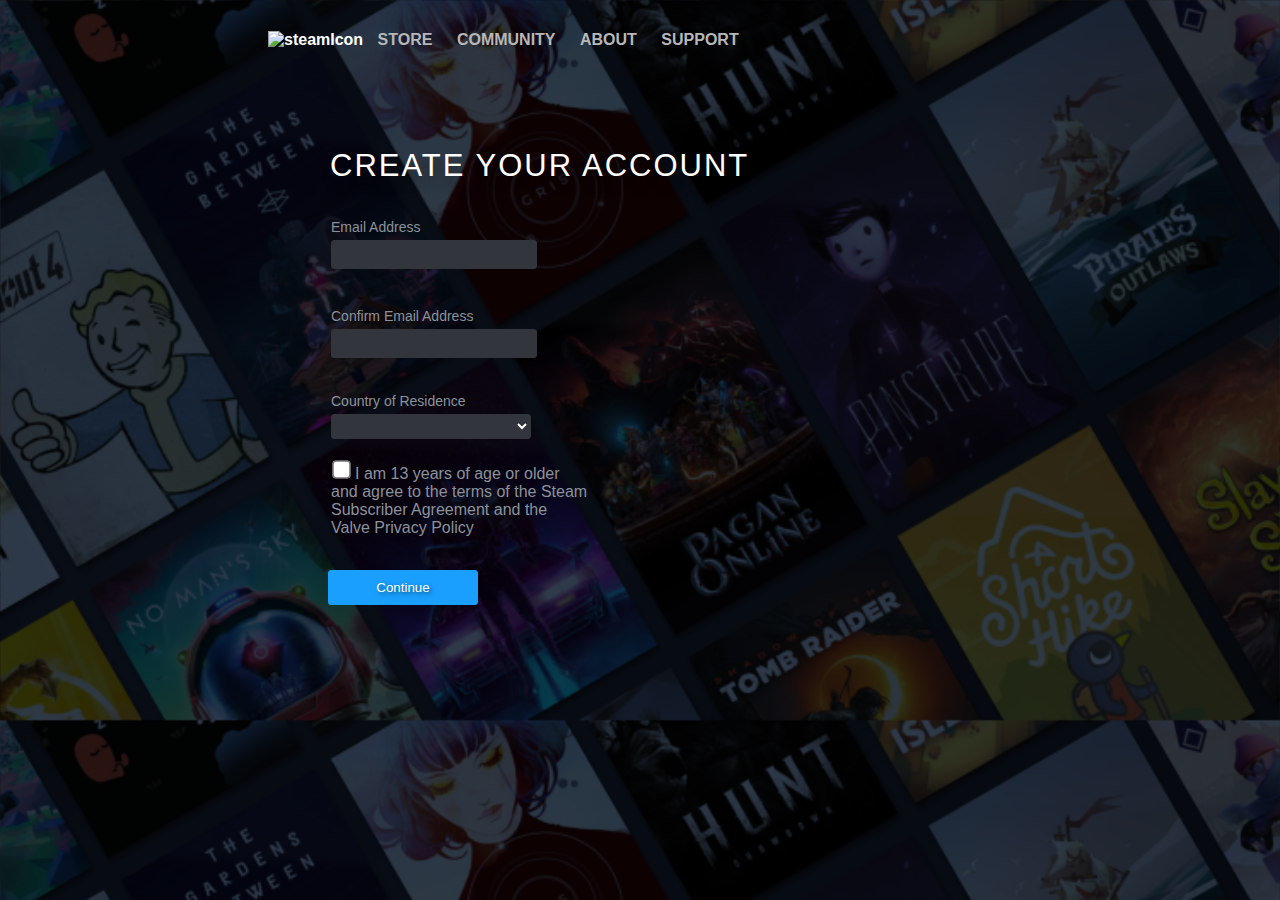
==== daftar.html @ 61a918a0 "steamdesign" ====
<!DOCTYPE html>
<html lang="en">

<head>
    <meta charset="UTF-8">
    <meta name="viewport" content="width=device-width, initial-scale=1.0">
    <title>Create Your Account</title>
    <link rel="icon" href="steam-icon-19.png" type="image/x-icon">
    <link rel="shortcut icon" href="steam-icon-19.png" type="image/x-icon">
    <link rel="stylesheet" href="style.css">
</head>

<body>
    <div>
        <p class="header">
            <img src="https://store.akamai.steamstatic.com/public/shared/images/header/logo_steam.svg?t=962016"
                alt="steamIcon" height="44" width="176">
            <a href="">STORE</a>
            <a href="">COMMUNITY</a>
            <a href="">ABOUT</a>
            <a href="">SUPPORT</a>
    </div>
    <div class="install">
        <a class="boxinstall" href="">Install Steam</a>
        <a href="">login</a>
        <label>|</label>
        <a href="">language</a><br>
    </div>

    </p>
    <form action="simpan.php" method="post">
        <h1 class="h1">Create Your Account</h1>

        <p>
        <table class="table">
            <div>
            <tr>
                <td><label class="email" for="email">Email Address</label></td>
            </tr>
            <tr>
                <td><input class="table-inpute" type="email" name="email" size="30" required id="email"></td>
            </tr>
            </div>
            <div>
            <tr>
                <td><label class="cemail" for="Cemail">Confirm Email Address</label></td>
            </tr>
            <tr>
                <td><input class="table-inputc" type="email" name="Cemail" size="30" required id="Cemail"></td>
            </tr>
            </div>
            <div>
            <tr>
                <td><label class="country" for="country">Country of Residence</label></td>
            </tr>
            <tr>
                <td><select class="table-country" name="country" id="country" required>
                        <option value="8"></option>
                        <option value="1">Malaysia</option>
                        <option value="2">Singapore</option>
                        <option value="3">Indonesia</option>
                        <option value="4">Thailand</option>
                        <option value="5">New Zealand</option>
                        <option value="6"></option>
                        <option value="7"></option>
                    </select></td>
            </tr>
            </div>
            <tr>
                <td><input type="checkbox" type="checkbox" id="checkbox">
                    <label for="checkbox" class="checkbox-label"> I am 13 years of age or older and agree to the terms of the Steam Subscriber Agreement and the Valve Privacy Policy</label>
                </td>
            </tr>
            
        </table>

    </form>
    <tr>
        <button class="btn" type="submit">Continue</button>
    </tr>
</body>

</html>
---- style.css ----
body {
    background-color: #171d25;
    background-image: url(background.png);
    background-size: 100%;
    background-blend-mode:  overlay;
}

.h1 {
    color: white;
    font-family: Arial, Helvetica, sans-serif;
    font-size: 31px;
    text-transform: uppercase;
    text-shadow: 0px 10px 10px rgba(0, 0, 0, 0.25);
    margin-bottom: 30px;
    font-weight: 200;
    letter-spacing: 2px;
    position: relative;
    left: 322px;
    top: 65px;

}

.email {
    color: #8B929A;
    font-size: 14px;
    font-family: Arial, Helvetica, sans-serif;
    position: relative;
    top: 66px;
    right: 180px;
}

.cemail {
    color: #8B929A;
    font-size: 14px;
    font-family: Arial, Helvetica, sans-serif;
    background-size: cover;
    position: relative;
    top: 100px;
    right: 180px;
}

.country {
    color: #8B929A;
    font-family: Arial, Helvetica, sans-serif;
    font-size: 14px;
    position: relative;
    top: 130px;
    right: 180px;
}

.checkbox-label {
    color: #8B929A;
    font-family: Arial, Helvetica, sans-serif;
    position: relative;
    top: 150px;
    right: 180px;
}

.table {
    padding: 0px 500px;
}


.table-inpute {
    background-color: #32353C;
    border: 1px solid #32353C;
    width: 200px;
    height: 25px;
    border-radius: 3px;
    color: white;
    font-family: Arial, Helvetica, sans-serif;
    position: relative;
    top: 66px;
    right: 180px;
}

.table-inputc {
    background-color: #32353C;
    border: 1px solid #32353C;
    width: 200px;
    height: 25px;
    border-radius: 3px;
    color: white;
    font-family: Arial, Helvetica, sans-serif;
    position: relative;
    top: 100px;
    right: 180px;
}

.table-country {
    background-color: #32353C;
    border: 1px solid #32353C;
    width: 200px;
    height: 25px;
    border-radius: 3px;
    color: white;
    font-family: Arial, Helvetica, sans-serif;
    position: relative;
    top: 130px;
    right: 180px;
}

.header {
    text-align: left;
    font-family: Arial, Helvetica, sans-serif;
    color: white;
    font-weight: bold;
    position: relative;
    left: 260px;
    bottom: -15px;

}

a {
    color: rgb(183, 183, 183);
    text-decoration: none;
    margin: 10px;
}

a:hover {
    color: white;
}

.boxinstall {
    background-color: #5c7e10;
    padding: 5px;
    color: white;

}

.install {
    text-align: right;
    font-family: Arial, Helvetica, sans-serif;
    color: white;
    font-size: 11px;
    position: relative;
    top: -68px;
    right: 270px;
}

#checkbox{
    position: relative;
    top: 147px;
    right: 180px;
    transform: scale(1.4);
}

.btn{
    background-color:#1A9FFF ;
    border: 1px solid #1A9FFF;
    color: white;
    border-radius: 3px;
    width: 150px;
    height: 35px;
    position: relative;
    top: 180px;
    left: 320px;
    text-shadow: 2px 2px 4px rgba(0, 0, 0, 0.5);
}
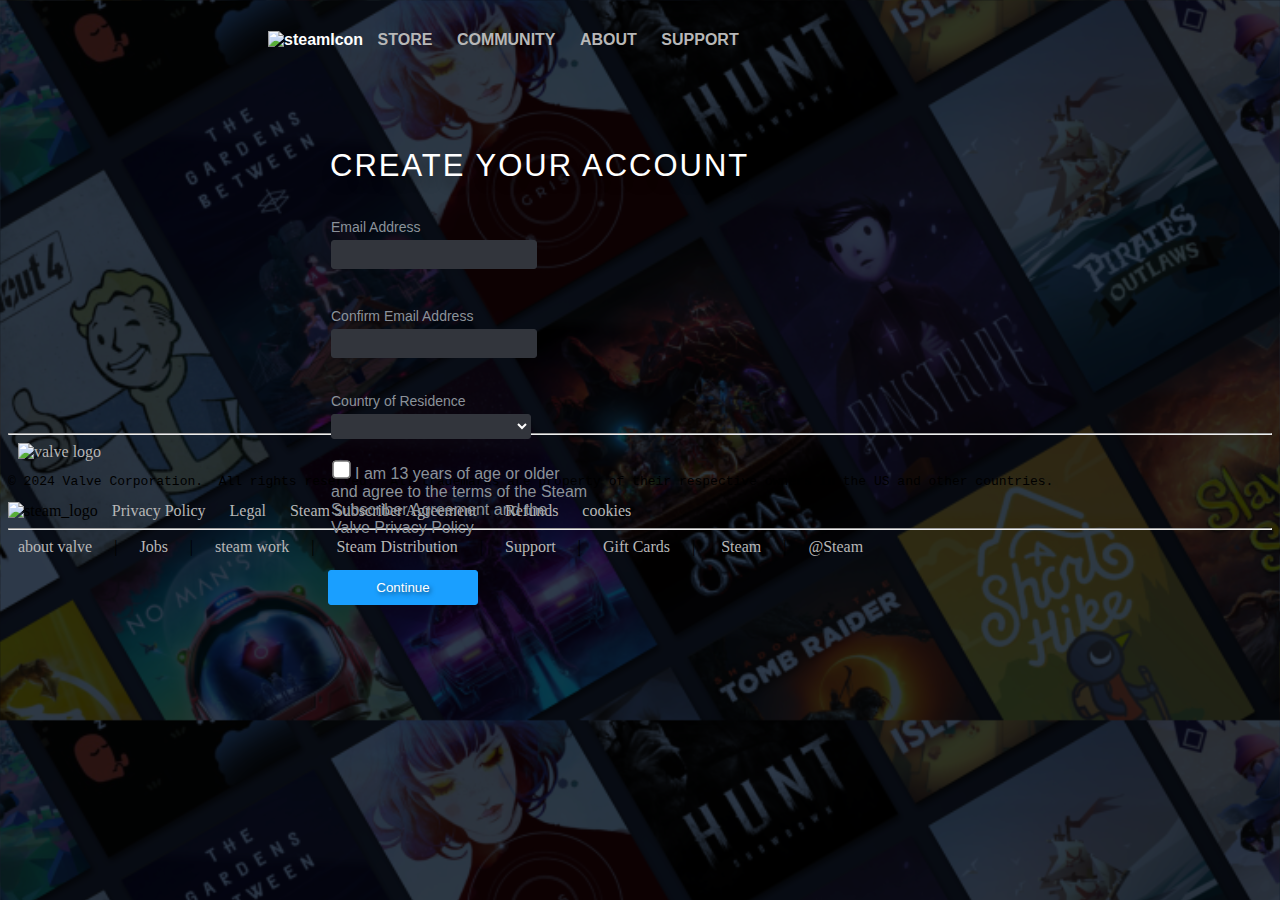
==== commit f51380f6: "daftar" ====
--- a/daftar.html
+++ b/daftar.html
@@ -34,50 +34,81 @@
         <p>
         <table class="table">
             <div>
-            <tr>
-                <td><label class="email" for="email">Email Address</label></td>
-            </tr>
-            <tr>
-                <td><input class="table-inpute" type="email" name="email" size="30" required id="email"></td>
-            </tr>
+                <tr>
+                    <td><label class="email" for="email">Email Address</label></td>
+                </tr>
+                <tr>
+                    <td><input class="table-inpute" type="email" name="email" size="30" required id="email"></td>
+                </tr>
             </div>
             <div>
-            <tr>
-                <td><label class="cemail" for="Cemail">Confirm Email Address</label></td>
-            </tr>
-            <tr>
-                <td><input class="table-inputc" type="email" name="Cemail" size="30" required id="Cemail"></td>
-            </tr>
+                <tr>
+                    <td><label class="cemail" for="Cemail">Confirm Email Address</label></td>
+                </tr>
+                <tr>
+                    <td><input class="table-inputc" type="email" name="Cemail" size="30" required id="Cemail"></td>
+                </tr>
             </div>
             <div>
-            <tr>
-                <td><label class="country" for="country">Country of Residence</label></td>
-            </tr>
-            <tr>
-                <td><select class="table-country" name="country" id="country" required>
-                        <option value="8"></option>
-                        <option value="1">Malaysia</option>
-                        <option value="2">Singapore</option>
-                        <option value="3">Indonesia</option>
-                        <option value="4">Thailand</option>
-                        <option value="5">New Zealand</option>
-                        <option value="6"></option>
-                        <option value="7"></option>
-                    </select></td>
-            </tr>
+                <tr>
+                    <td><label class="country" for="country">Country of Residence</label></td>
+                </tr>
+                <tr>
+                    <td><select class="table-country" name="country" id="country" required>
+                            <option value="8"></option>
+                            <option value="1">Malaysia</option>
+                            <option value="2">Singapore</option>
+                            <option value="3">Indonesia</option>
+                            <option value="4">Thailand</option>
+                            <option value="5">New Zealand</option>
+                            <option value="6">United Kingdom</option>
+                            <option value="7">United State</option>
+                        </select></td>
+                </tr>
             </div>
             <tr>
                 <td><input type="checkbox" type="checkbox" id="checkbox">
-                    <label for="checkbox" class="checkbox-label"> I am 13 years of age or older and agree to the terms of the Steam Subscriber Agreement and the Valve Privacy Policy</label>
+                    <label for="checkbox" class="checkbox-label"> I am 13 years of age or older and agree to the terms
+                        of the Steam Subscriber Agreement and the Valve Privacy Policy</label>
                 </td>
             </tr>
-            
+
         </table>
+        <tr>
+            <td><button class="btn" type="submit">Continue</button></td>
+        </tr>
+    </form>
+</body>
+<footer>
+    <hr>
+    <a href="http://www.valvesoftware.com"><img
+            src="https://store.cloudflare.steamstatic.com/public/images/footerLogo_valve_new.png" alt="valve logo"
+            height="30"></a>
+    <pre>© 2024 Valve Corporation.  All rights reserved.  All trademarks are property of their respective owners in the US and other countries.</pre>
+    <img src="https://store.cloudflare.steamstatic.com/public/images/v6/logo_steam_footer.png" alt="steam_logo">
+    <a href="">Privacy Policy</a>
+    <a href="">Legal</a>
+    <a href="">Steam Subscriber Agreement</a>\
+    <a href="">Refunds</a>
+    <a href="">cookies</a>
+    <hr>
 
-    </form>
-    <tr>
-        <button class="btn" type="submit">Continue</button>
-    </tr>
-</body>
+    <a href="">about valve</a>
+      |  
+    <a href="">Jobs</a>
+      |  
+    <a href="">steam work</a>
+      |  
+    <a href="">Steam Distribution</a>
+      |  
+    <a href="">Support</a>
+      |  
+    <a href="">Gift Cards</a>
+      |  
+    <a href=""><img src="https://store.cloudflare.steamstatic.com/public/images/ico/ico_facebook.png" alt="">
+        Steam</a>
+      |  
+    <a href=""><img src="https://store.cloudflare.steamstatic.com/public/images/ico/ico_twitter.png" alt="">@Steam</a>
+</footer>
 
 </html>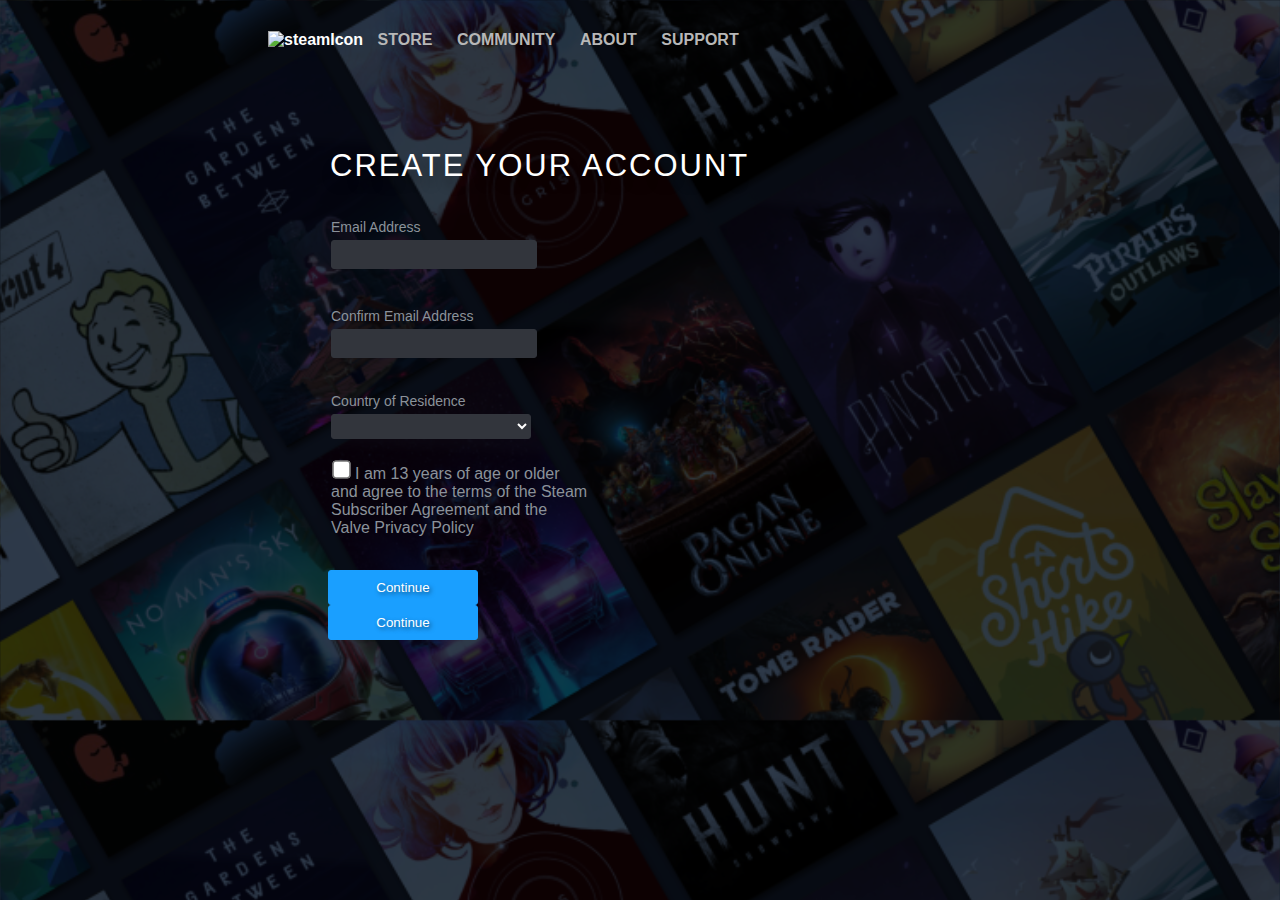
==== commit 55b345c7: "Merge branch 'main' of https://github.com/DarisNaufal/DFT40163_MK5_Login" ====
--- a/daftar.html
+++ b/daftar.html
@@ -78,37 +78,9 @@
             <td><button class="btn" type="submit">Continue</button></td>
         </tr>
     </form>
+    <tr>
+        <button class="btn" type="submit">Continue</button>
+    </tr>
 </body>
-<footer>
-    <hr>
-    <a href="http://www.valvesoftware.com"><img
-            src="https://store.cloudflare.steamstatic.com/public/images/footerLogo_valve_new.png" alt="valve logo"
-            height="30"></a>
-    <pre>© 2024 Valve Corporation.  All rights reserved.  All trademarks are property of their respective owners in the US and other countries.</pre>
-    <img src="https://store.cloudflare.steamstatic.com/public/images/v6/logo_steam_footer.png" alt="steam_logo">
-    <a href="">Privacy Policy</a>
-    <a href="">Legal</a>
-    <a href="">Steam Subscriber Agreement</a>\
-    <a href="">Refunds</a>
-    <a href="">cookies</a>
-    <hr>
-
-    <a href="">about valve</a>
-      |  
-    <a href="">Jobs</a>
-      |  
-    <a href="">steam work</a>
-      |  
-    <a href="">Steam Distribution</a>
-      |  
-    <a href="">Support</a>
-      |  
-    <a href="">Gift Cards</a>
-      |  
-    <a href=""><img src="https://store.cloudflare.steamstatic.com/public/images/ico/ico_facebook.png" alt="">
-        Steam</a>
-      |  
-    <a href=""><img src="https://store.cloudflare.steamstatic.com/public/images/ico/ico_twitter.png" alt="">@Steam</a>
-</footer>
 
 </html>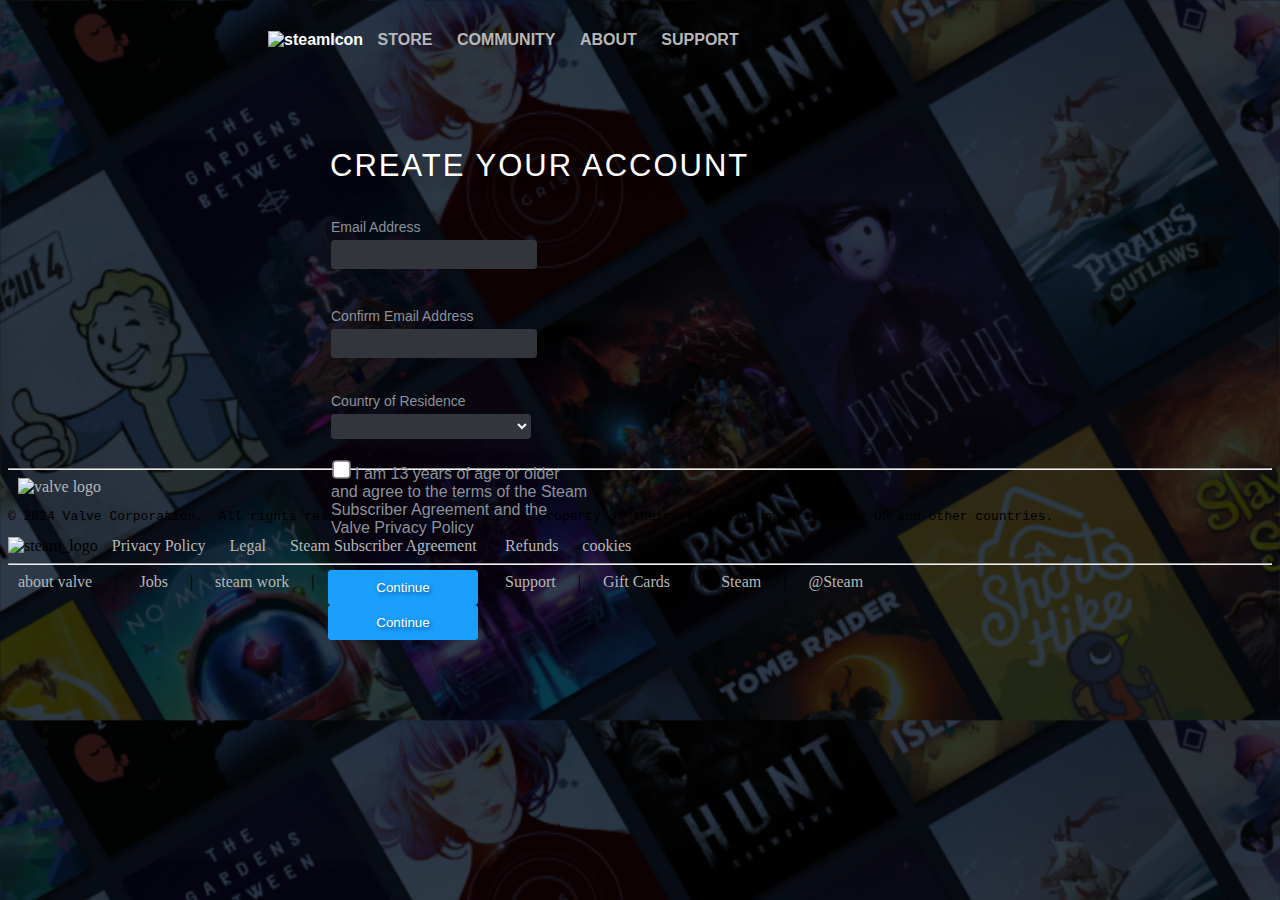
==== commit d2ae053a: "Merge branch 'main' of https://github.com/DarisNaufal/DFT40163_MK5_Login" ====
--- a/daftar.html
+++ b/daftar.html
@@ -82,5 +82,36 @@
         <button class="btn" type="submit">Continue</button>
     </tr>
 </body>
+<footer>
+    <hr>
+    <a href="http://www.valvesoftware.com"><img
+            src="https://store.cloudflare.steamstatic.com/public/images/footerLogo_valve_new.png" alt="valve logo"
+            height="30"></a>
+    <pre>© 2024 Valve Corporation.  All rights reserved.  All trademarks are property of their respective owners in the US and other countries.</pre>
+    <img src="https://store.cloudflare.steamstatic.com/public/images/v6/logo_steam_footer.png" alt="steam_logo">
+    <a href="">Privacy Policy</a>
+    <a href="">Legal</a>
+    <a href="">Steam Subscriber Agreement</a>\
+    <a href="">Refunds</a>
+    <a href="">cookies</a>
+    <hr>
+
+    <a href="">about valve</a>
+      |  
+    <a href="">Jobs</a>
+      |  
+    <a href="">steam work</a>
+      |  
+    <a href="">Steam Distribution</a>
+      |  
+    <a href="">Support</a>
+      |  
+    <a href="">Gift Cards</a>
+      |  
+    <a href=""><img src="https://store.cloudflare.steamstatic.com/public/images/ico/ico_facebook.png" alt="">
+        Steam</a>
+      |  
+    <a href=""><img src="https://store.cloudflare.steamstatic.com/public/images/ico/ico_twitter.png" alt="">@Steam</a>
+</footer>
 
 </html>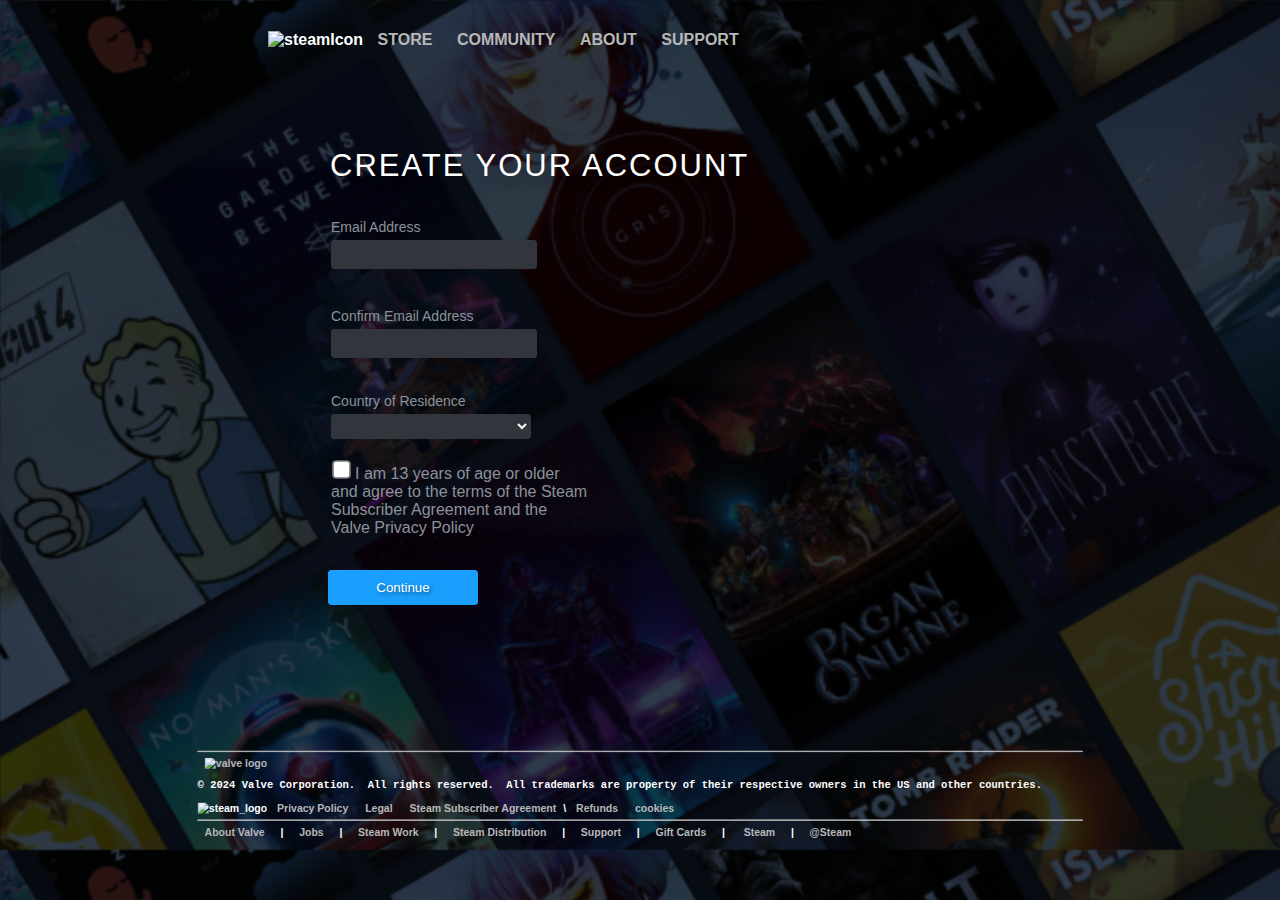
==== commit 120e2308: "steamdesign" ====
--- a/daftar.html
+++ b/daftar.html
@@ -22,7 +22,7 @@
     </div>
     <div class="install">
         <a class="boxinstall" href="">Install Steam</a>
-        <a href="">login</a>
+        <a href="index.html">login</a>
         <label>|</label>
         <a href="">language</a><br>
     </div>
@@ -74,9 +74,7 @@
             </tr>
 
         </table>
-        <tr>
-            <td><button class="btn" type="submit">Continue</button></td>
-        </tr>
+
     </form>
     <tr>
         <button class="btn" type="submit">Continue</button>
@@ -96,11 +94,11 @@
     <a href="">cookies</a>
     <hr>
 
-    <a href="">about valve</a>
+    <a href="">About Valve</a>
       |  
     <a href="">Jobs</a>
       |  
-    <a href="">steam work</a>
+    <a href="">Steam Work</a>
       |  
     <a href="">Steam Distribution</a>
       |  
--- a/style.css
+++ b/style.css
@@ -1,7 +1,7 @@
 body {
     background-color: #171d25;
     background-image: url(background.png);
-    background-size: 100%;
+    background-size: 118%;
     background-blend-mode:  overlay;
 }
 
@@ -156,4 +156,153 @@
     top: 180px;
     left: 320px;
     text-shadow: 2px 2px 4px rgba(0, 0, 0, 0.5);
-}+}
+
+footer{
+
+    font-family: Arial, Helvetica, sans-serif;
+    color: white;
+    font-weight: bold;
+    position: relative;
+    left: 0px;
+    top: 300px;
+    transform: scale(0.7);
+    font-size: 15px;
+}
+
+.install2{
+    text-align: right;
+    font-family: Arial, Helvetica, sans-serif;
+    color: white;
+    font-size: 11px;
+    position: relative;
+    top: -44px;
+    right: 270px;
+}
+
+.boxinstall2{
+    background-color: #5c7e10;
+    padding: 5px;
+    color: white;
+}
+
+
+h2{
+    position: relative;
+    color: white;
+    top: 105px;
+    left: 480px;
+    font-size: 28px;
+    font-family: Arial, Helvetica, sans-serif;
+    font-weight: 1000px;
+}
+
+.signin{
+    color: #1A9FFF;
+    font-size: 12px;
+    font-family: Arial, Helvetica, sans-serif;
+    position: relative;
+    top: 157px;
+    left: 480px;
+    font-weight: bold;
+    letter-spacing: 0.5px;
+}
+
+.signintext{
+    background-color: #32353C;
+    border: 1px solid #32353C;
+    width: 390px;
+    height: 35px;
+    border-radius: 3px;
+    color: white;
+    font-family: Arial, Helvetica, sans-serif;
+    position: relative;
+    top: 160px;
+    left: 480px;
+}
+
+.password{
+    color: #8B929A;
+    font-family: Arial, Helvetica, sans-serif;
+    position: relative;
+    top: 157px;
+    left: 480px;
+    font-size: 12px;
+}
+
+#password{
+    background-color: #32353C;
+    border: 1px solid #32353C;
+    width: 390px;
+    height: 35px;
+    border-radius: 3px;
+    color: white;
+    font-family: Arial, Helvetica, sans-serif;
+    position: relative;
+    top: 160px;
+    left: 480px;
+}
+
+.chkbox{
+    position: relative;
+    top: 110px;
+    left: 480px;
+    color: #8B929A;
+    font-family: Arial, Helvetica, sans-serif;
+    font-size: 12px;
+}
+
+#chkbox{
+    position: relative;
+    top: 110px;
+    left: 480px;
+    color: #8B929A;
+    transform: scale(1.4);
+}
+
+.signinbtn{
+    background-color:#1A9FFF ;
+    border: 1px solid #1A9FFF;
+    color: white;
+    border-radius: 3px;
+    width: 250px;
+    height: 47px;
+    position: relative;
+    font-size: 16px;
+    top: 190px;
+    left: 550px;
+    text-shadow: 2px 2px 4px rgba(0, 0, 0, 0.5);
+    cursor: pointer;
+}
+
+h4{
+
+    position: relative;
+    color: white;
+    top: 190px;
+    left: 505px;
+    font-size: 20px;
+    font-family: Arial, Helvetica, sans-serif;
+    font-weight: 1000px;
+}
+
+.btnacc{
+    background-color:#1A9FFF ;
+    border: 1px solid #1A9FFF;
+    color: white;
+    border-radius: 3px;
+    width: 150px;
+    height: 35px;
+    position: relative;
+    top: 190px;
+    left: 495px;
+    text-shadow: 2px 2px 4px rgba(0, 0, 0, 0.5);
+    cursor:pointer ;
+}
+
+.info{
+    position: relative;
+    color: white;
+    top: 90px;
+    left: 700px;
+}
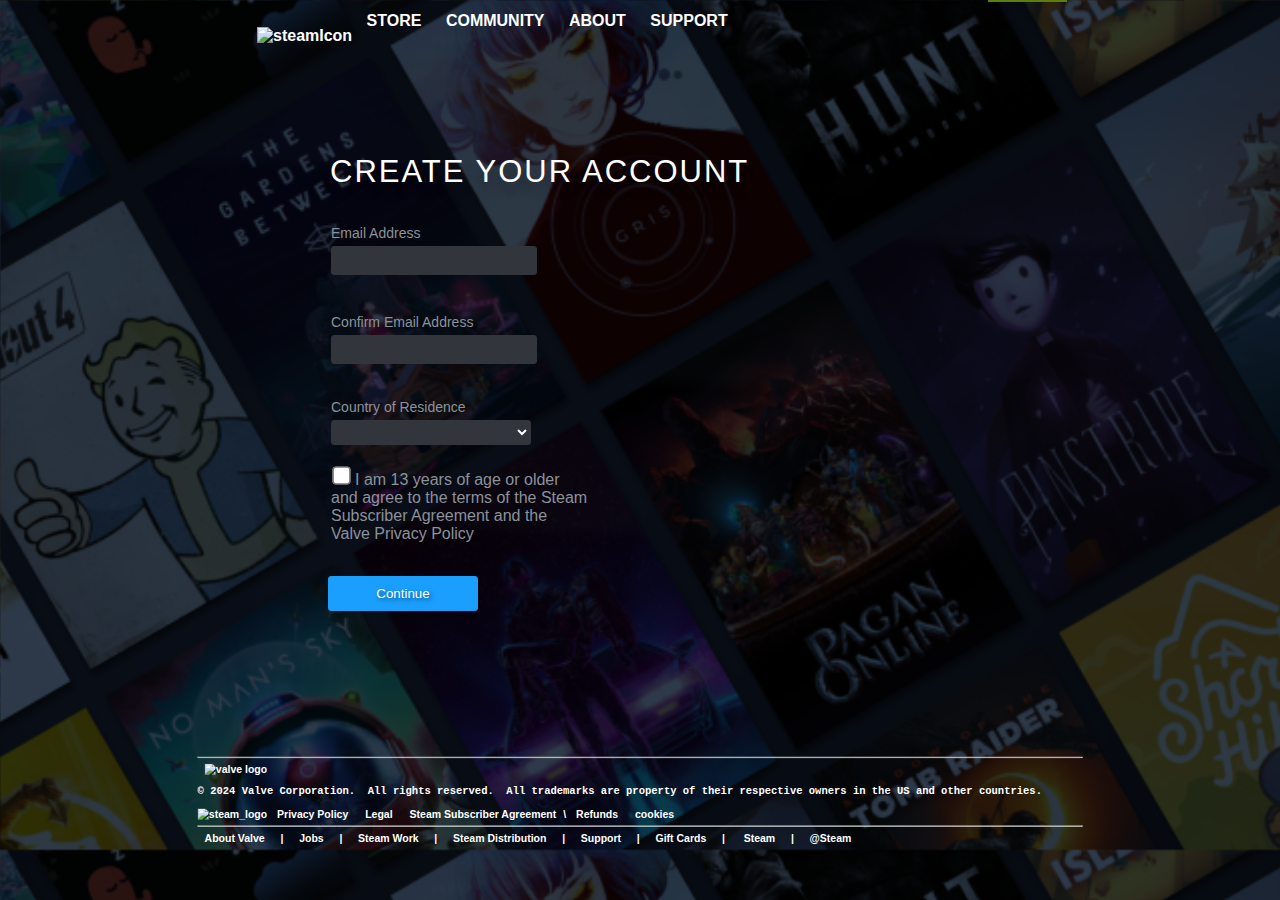
==== commit b39271cd: "steamdesign" ====
--- a/daftar.html
+++ b/daftar.html
@@ -10,22 +10,23 @@
     <link rel="stylesheet" href="style.css">
 </head>
 
-<body>
+<body class="body">
     <div>
         <p class="header">
-            <img src="https://store.akamai.steamstatic.com/public/shared/images/header/logo_steam.svg?t=962016"
+            <img class="img" src="https://store.akamai.steamstatic.com/public/shared/images/header/logo_steam.svg?t=962016"
                 alt="steamIcon" height="44" width="176">
-            <a href="">STORE</a>
-            <a href="">COMMUNITY</a>
-            <a href="">ABOUT</a>
-            <a href="">SUPPORT</a>
+            <a class="a" href="">STORE</a>
+            <a class="a" href="">COMMUNITY</a>
+            <a class="a" href="">ABOUT</a>
+            <a class="a" href="">SUPPORT</a>
+        </p>
     </div>
-    <div class="install">
+        <div>
         <a class="boxinstall" href="">Install Steam</a>
-        <a href="index.html">login</a>
-        <label>|</label>
-        <a href="">language</a><br>
-    </div>
+        <a class="install" href="index.html">login</a>
+        <label class="label2">|</label>
+        <a class="install" href="">language</a><br>
+        </div>
 
     </p>
     <form action="simpan.php" method="post">
@@ -80,36 +81,36 @@
         <button class="btn" type="submit">Continue</button>
     </tr>
 </body>
-<footer>
+<footer class="footer">
     <hr>
-    <a href="http://www.valvesoftware.com"><img
+    <a class="a"href="http://www.valvesoftware.com"><img
             src="https://store.cloudflare.steamstatic.com/public/images/footerLogo_valve_new.png" alt="valve logo"
             height="30"></a>
     <pre>© 2024 Valve Corporation.  All rights reserved.  All trademarks are property of their respective owners in the US and other countries.</pre>
     <img src="https://store.cloudflare.steamstatic.com/public/images/v6/logo_steam_footer.png" alt="steam_logo">
-    <a href="">Privacy Policy</a>
-    <a href="">Legal</a>
-    <a href="">Steam Subscriber Agreement</a>\
-    <a href="">Refunds</a>
-    <a href="">cookies</a>
+    <a class ="a"href="">Privacy Policy</a>
+    <a class ="a"href="">Legal</a>
+    <a class ="a"href="">Steam Subscriber Agreement</a>\
+    <a class ="a"href="">Refunds</a>
+    <a class ="a"href="">cookies</a>
     <hr>
 
-    <a href="">About Valve</a>
+    <a class ="a"href="">About Valve</a>
       |  
-    <a href="">Jobs</a>
+    <a class ="a"href="">Jobs</a>
       |  
-    <a href="">Steam Work</a>
+    <a class ="a"href="">Steam Work</a>
       |  
-    <a href="">Steam Distribution</a>
+    <a class ="a"href="">Steam Distribution</a>
       |  
-    <a href="">Support</a>
+    <a class ="a"href="">Support</a>
       |  
-    <a href="">Gift Cards</a>
+    <a class ="a"href="">Gift Cards</a>
       |  
-    <a href=""><img src="https://store.cloudflare.steamstatic.com/public/images/ico/ico_facebook.png" alt="">
+    <a class ="a"href=""><img src="https://store.cloudflare.steamstatic.com/public/images/ico/ico_facebook.png" alt="">
         Steam</a>
       |  
-    <a href=""><img src="https://store.cloudflare.steamstatic.com/public/images/ico/ico_twitter.png" alt="">@Steam</a>
+    <a class ="a"href=""><img src="https://store.cloudflare.steamstatic.com/public/images/ico/ico_twitter.png" alt="">@Steam</a>
 </footer>
 
 </html>--- a/style.css
+++ b/style.css
@@ -1,4 +1,4 @@
-body {
+.body {
     background-color: #171d25;
     background-image: url(background.png);
     background-size: 118%;
@@ -106,36 +106,123 @@
     color: white;
     font-weight: bold;
     position: relative;
-    left: 260px;
-    bottom: -15px;
-
-}
-
-a {
-    color: rgb(183, 183, 183);
+    left: 249px;
+    bottom: 4px;
+
+}
+
+.a {
     text-decoration: none;
     margin: 10px;
-}
-
-a:hover {
-    color: white;
+    text-align: left;
+    font-family: Arial, Helvetica, sans-serif;
+    color: white;
+    font-weight: bold;
+    position: relative;
+
+}
+.a2{
+    text-decoration: none;
+    margin: 10px;
+    text-align: left;
+    font-family: Arial, Helvetica, sans-serif;
+    color: white;
+    font-weight: bold;
+    position: relative;
+    left: 250px;
+    bottom: -5px;
+}
+
+.a2:hover {
+    color: rgb(0, 140, 255);
+}
+
+.a:hover {
+    color: rgb(0, 140, 255);
 }
 
 .boxinstall {
     background-color: #5c7e10;
     padding: 5px;
-    color: white;
-
+    color: #dadde1;
+    top: -70px;
+    left: 980px;
+    position: relative;
+    font-size: 12px;
+    font-family: Arial, Helvetica, sans-serif;
+    text-decoration: none;
 }
 
 .install {
     text-align: right;
     font-family: Arial, Helvetica, sans-serif;
-    color: white;
-    font-size: 11px;
-    position: relative;
-    top: -68px;
-    right: 270px;
+    color: #8B929A;
+    font-size: 12px;
+    position: relative;
+    top: -70px;
+    left: 980px;
+    text-decoration: none;
+}
+
+.label{
+    text-align: right;
+    font-family: Arial, Helvetica, sans-serif;
+    color: #8B929A;
+    font-size: 12px;
+    position: relative; 
+    top: -50px;
+    left: 980px;
+    text-decoration: none;
+}
+
+.label2{
+    text-align: right;
+    font-family: Arial, Helvetica, sans-serif;
+    color: #8B929A;
+    font-size: 12px;
+    position: relative; 
+    top: -70px;
+    left: 980px;
+    text-decoration: none;
+}
+
+.install2{
+    text-align: right;
+    font-family: Arial, Helvetica, sans-serif;
+    color: #8B929A;
+    font-size: 12px;
+    position: relative;
+    top: -50px;
+    left: 980px;
+    text-decoration: none;
+}
+
+.install:hover{
+    color: white;
+}
+
+.install2:hover{
+    color: white;
+}
+
+.boxinstall:hover{
+    color: white;
+}
+
+.boxinstall2:hover{
+    color: white;
+}
+
+.boxinstall2{
+    background-color: #5c7e10;
+    padding: 5px;
+    color: rgb(202, 202, 202);
+    position: relative;
+    top:-50px;
+    left: 980px;
+    font-family: Arial, Helvetica, sans-serif;
+    text-decoration: none;
+    font-size: 12px;
 }
 
 #checkbox{
@@ -156,9 +243,10 @@
     top: 180px;
     left: 320px;
     text-shadow: 2px 2px 4px rgba(0, 0, 0, 0.5);
-}
-
-footer{
+    cursor: pointer;
+}
+
+.footer{
 
     font-family: Arial, Helvetica, sans-serif;
     color: white;
@@ -170,28 +258,11 @@
     font-size: 15px;
 }
 
-.install2{
-    text-align: right;
-    font-family: Arial, Helvetica, sans-serif;
-    color: white;
-    font-size: 11px;
-    position: relative;
-    top: -44px;
-    right: 270px;
-}
-
-.boxinstall2{
-    background-color: #5c7e10;
-    padding: 5px;
-    color: white;
-}
-
-
-h2{
+.h2{
     position: relative;
     color: white;
     top: 105px;
-    left: 480px;
+    left: 400px;
     font-size: 28px;
     font-family: Arial, Helvetica, sans-serif;
     font-weight: 1000px;
@@ -203,7 +274,7 @@
     font-family: Arial, Helvetica, sans-serif;
     position: relative;
     top: 157px;
-    left: 480px;
+    left: 420px;
     font-weight: bold;
     letter-spacing: 0.5px;
 }
@@ -218,7 +289,7 @@
     font-family: Arial, Helvetica, sans-serif;
     position: relative;
     top: 160px;
-    left: 480px;
+    left: 420px;
 }
 
 .password{
@@ -226,7 +297,7 @@
     font-family: Arial, Helvetica, sans-serif;
     position: relative;
     top: 157px;
-    left: 480px;
+    left: 420px;
     font-size: 12px;
 }
 
@@ -240,13 +311,13 @@
     font-family: Arial, Helvetica, sans-serif;
     position: relative;
     top: 160px;
-    left: 480px;
+    left: 420px;
 }
 
 .chkbox{
     position: relative;
     top: 110px;
-    left: 480px;
+    left: 420px;
     color: #8B929A;
     font-family: Arial, Helvetica, sans-serif;
     font-size: 12px;
@@ -255,7 +326,7 @@
 #chkbox{
     position: relative;
     top: 110px;
-    left: 480px;
+    left: 420px;
     color: #8B929A;
     transform: scale(1.4);
 }
@@ -270,17 +341,16 @@
     position: relative;
     font-size: 16px;
     top: 190px;
-    left: 550px;
+    left: 500px;
     text-shadow: 2px 2px 4px rgba(0, 0, 0, 0.5);
     cursor: pointer;
 }
 
-h4{
-
+.h4{
     position: relative;
     color: white;
     top: 190px;
-    left: 505px;
+    left: 490px;
     font-size: 20px;
     font-family: Arial, Helvetica, sans-serif;
     font-weight: 1000px;
@@ -291,18 +361,46 @@
     border: 1px solid #1A9FFF;
     color: white;
     border-radius: 3px;
-    width: 150px;
+    width: 180px;
     height: 35px;
     position: relative;
-    top: 190px;
-    left: 495px;
+    font-size: 16px;
+    top: 170px;
+    left: 470px;
     text-shadow: 2px 2px 4px rgba(0, 0, 0, 0.5);
     cursor:pointer ;
 }
 
 .info{
     position: relative;
-    color: white;
+    color: #8B929A;
     top: 90px;
     left: 700px;
-}
+    font-family: Arial, Helvetica, sans-serif;
+}
+
+
+
+.img{
+    text-align: left;
+    font-family: Arial, Helvetica, sans-serif;
+    color: white;
+    font-weight: bold;
+    position: relative;
+    left: 0px;
+    bottom: -15px;
+}
+
+.img2{
+    position: relative;
+    left: 250px;
+    bottom: -20px;
+}
+
+.u{
+   color: #8B929A;
+}
+
+.u:hover{
+    color: white;
+}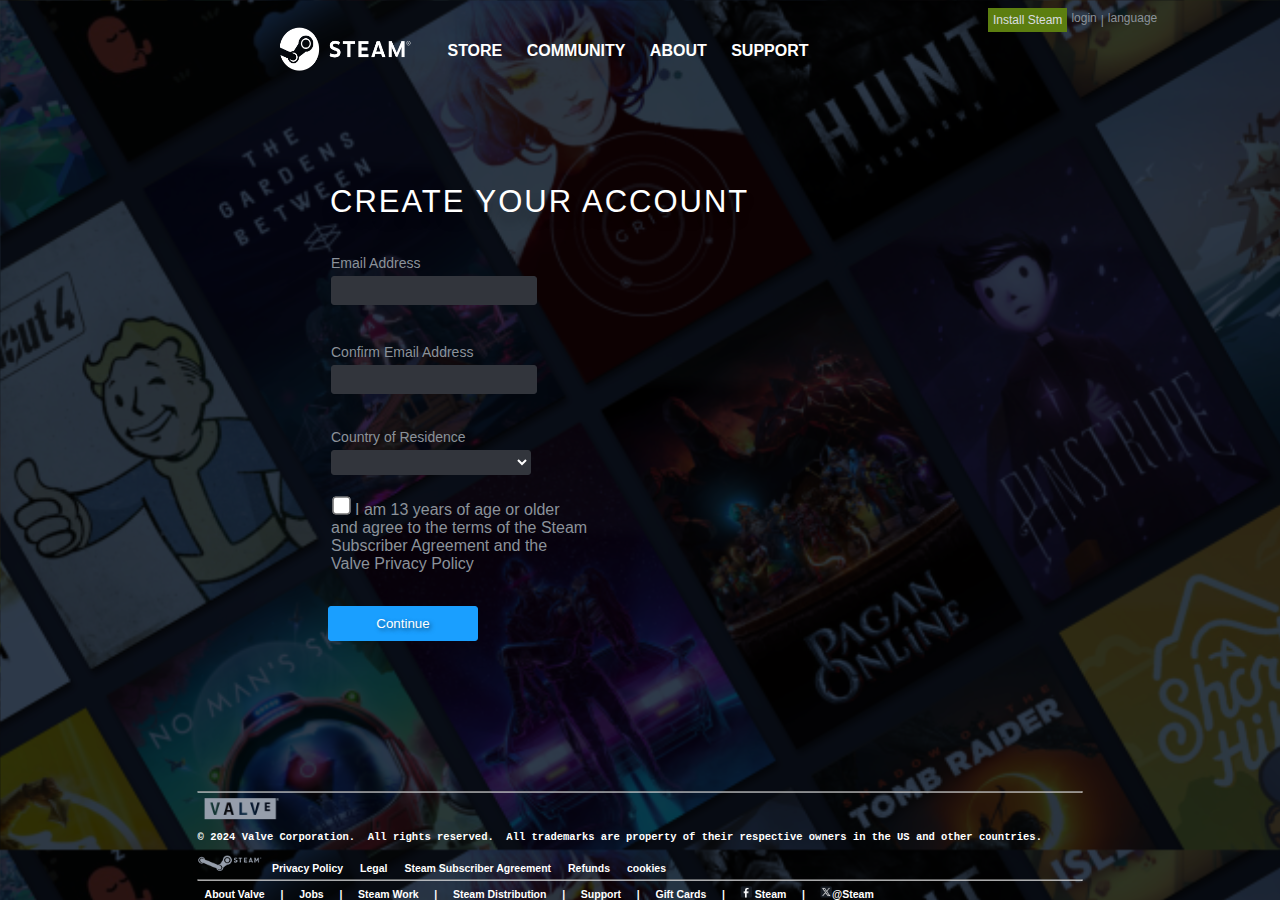
==== commit 061e2350: "steamdesign" ====
--- a/daftar.html
+++ b/daftar.html
@@ -5,15 +5,15 @@
     <meta charset="UTF-8">
     <meta name="viewport" content="width=device-width, initial-scale=1.0">
     <title>Create Your Account</title>
-    <link rel="icon" href="steam-icon-19.png" type="image/x-icon">
-    <link rel="shortcut icon" href="steam-icon-19.png" type="image/x-icon">
+    <link rel="icon" href="gambar/steam-icon-19.png" type="image/x-icon">
+    <link rel="shortcut icon" href="gambar/steam-icon-19.png" type="image/x-icon">
     <link rel="stylesheet" href="style.css">
 </head>
 
 <body class="body">
     <div>
         <p class="header">
-            <img class="img" src="https://store.akamai.steamstatic.com/public/shared/images/header/logo_steam.svg?t=962016"
+            <img class="img" src="gambar/header_logo.png"
                 alt="steamIcon" height="44" width="176">
             <a class="a" href="">STORE</a>
             <a class="a" href="">COMMUNITY</a>
@@ -83,14 +83,14 @@
 </body>
 <footer class="footer">
     <hr>
-    <a class="a"href="http://www.valvesoftware.com"><img
-            src="https://store.cloudflare.steamstatic.com/public/images/footerLogo_valve_new.png" alt="valve logo"
+    <a class="a"href="http://www.valvesoftware.com">
+        <img src="gambar/footerLogo_valve_new.png" alt="valve logo"
             height="30"></a>
     <pre>© 2024 Valve Corporation.  All rights reserved.  All trademarks are property of their respective owners in the US and other countries.</pre>
-    <img src="https://store.cloudflare.steamstatic.com/public/images/v6/logo_steam_footer.png" alt="steam_logo">
+    <img src="gambar/logo_steam_footer.png" alt="steam_logo">
     <a class ="a"href="">Privacy Policy</a>
     <a class ="a"href="">Legal</a>
-    <a class ="a"href="">Steam Subscriber Agreement</a>\
+    <a class ="a"href="">Steam Subscriber Agreement</a>
     <a class ="a"href="">Refunds</a>
     <a class ="a"href="">cookies</a>
     <hr>
@@ -107,10 +107,10 @@
       |  
     <a class ="a"href="">Gift Cards</a>
       |  
-    <a class ="a"href=""><img src="https://store.cloudflare.steamstatic.com/public/images/ico/ico_facebook.png" alt="">
+    <a class ="a"href=""><img src="gambar/ico_facebook.png" alt="">
         Steam</a>
       |  
-    <a class ="a"href=""><img src="https://store.cloudflare.steamstatic.com/public/images/ico/ico_twitter.png" alt="">@Steam</a>
+    <a class ="a"href=""><img src="gambar/ico_twitter.png" alt="">@Steam</a>
 </footer>
 
 </html>--- a/style.css
+++ b/style.css
@@ -1,6 +1,6 @@
 .body {
     background-color: #171d25;
-    background-image: url(background.png);
+    background-image: url(gambar/background.png);
     background-size: 118%;
     background-blend-mode:  overlay;
 }
@@ -159,7 +159,7 @@
     color: #8B929A;
     font-size: 12px;
     position: relative;
-    top: -70px;
+    top: -72px;
     left: 980px;
     text-decoration: none;
 }
@@ -299,6 +299,7 @@
     top: 157px;
     left: 420px;
     font-size: 12px;
+    font-weight: bold;
 }
 
 #password{
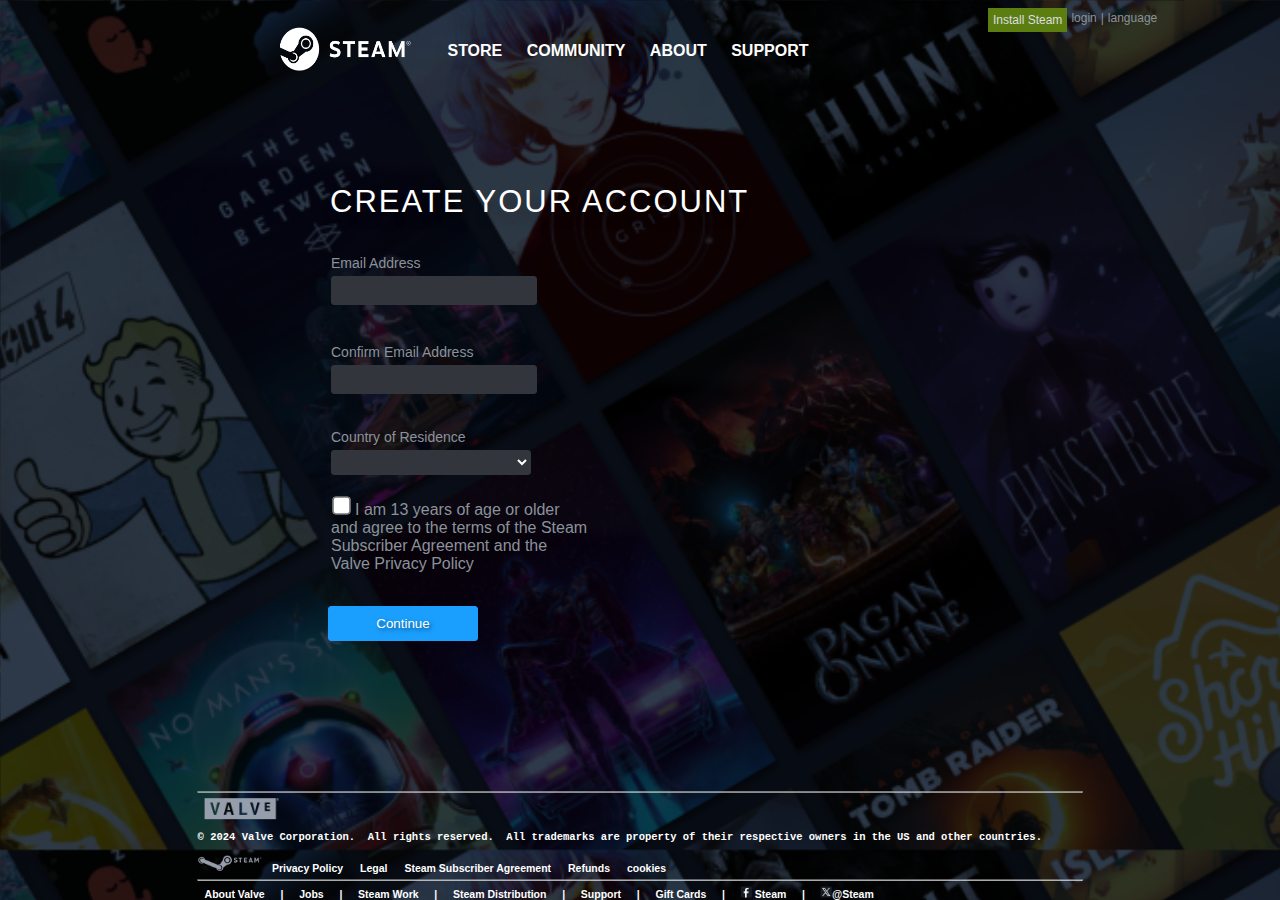
==== commit 4d0784a3: "steamdesign" ====
--- a/daftar.html
+++ b/daftar.html
@@ -13,20 +13,19 @@
 <body class="body">
     <div>
         <p class="header">
-            <img class="img" src="gambar/header_logo.png"
-                alt="steamIcon" height="44" width="176">
+            <img class="img" src="gambar/header_logo.png" alt="steamIcon" height="44" width="176">
             <a class="a" href="">STORE</a>
             <a class="a" href="">COMMUNITY</a>
             <a class="a" href="">ABOUT</a>
             <a class="a" href="">SUPPORT</a>
         </p>
     </div>
-        <div>
+    <div>
         <a class="boxinstall" href="">Install Steam</a>
         <a class="install" href="index.html">login</a>
         <label class="label2">|</label>
         <a class="install" href="">language</a><br>
-        </div>
+    </div>
 
     </p>
     <form action="simpan.php" method="post">
@@ -83,34 +82,33 @@
 </body>
 <footer class="footer">
     <hr>
-    <a class="a"href="http://www.valvesoftware.com">
-        <img src="gambar/footerLogo_valve_new.png" alt="valve logo"
-            height="30"></a>
+    <a class="a" href="http://www.valvesoftware.com">
+        <img src="gambar/footerLogo_valve_new.png" alt="valve logo" height="30"></a>
     <pre>© 2024 Valve Corporation.  All rights reserved.  All trademarks are property of their respective owners in the US and other countries.</pre>
     <img src="gambar/logo_steam_footer.png" alt="steam_logo">
-    <a class ="a"href="">Privacy Policy</a>
-    <a class ="a"href="">Legal</a>
-    <a class ="a"href="">Steam Subscriber Agreement</a>
-    <a class ="a"href="">Refunds</a>
-    <a class ="a"href="">cookies</a>
+    <a class="a" href="">Privacy Policy</a>
+    <a class="a" href="">Legal</a>
+    <a class="a" href="">Steam Subscriber Agreement</a>
+    <a class="a" href="">Refunds</a>
+    <a class="a" href="">cookies</a>
     <hr>
 
-    <a class ="a"href="">About Valve</a>
+    <a class="a" href="">About Valve</a>
       |  
-    <a class ="a"href="">Jobs</a>
+    <a class="a" href="">Jobs</a>
       |  
-    <a class ="a"href="">Steam Work</a>
+    <a class="a" href="">Steam Work</a>
       |  
-    <a class ="a"href="">Steam Distribution</a>
+    <a class="a" href="">Steam Distribution</a>
       |  
-    <a class ="a"href="">Support</a>
+    <a class="a" href="">Support</a>
       |  
-    <a class ="a"href="">Gift Cards</a>
+    <a class="a" href="">Gift Cards</a>
       |  
-    <a class ="a"href=""><img src="gambar/ico_facebook.png" alt="">
+    <a class="a" href=""><img src="gambar/ico_facebook.png" alt="">
         Steam</a>
       |  
-    <a class ="a"href=""><img src="gambar/ico_twitter.png" alt="">@Steam</a>
+    <a class="a" href=""><img src="gambar/ico_twitter.png" alt="">@Steam</a>
 </footer>
 
 </html>--- a/style.css
+++ b/style.css
@@ -2,7 +2,7 @@
     background-color: #171d25;
     background-image: url(gambar/background.png);
     background-size: 118%;
-    background-blend-mode:  overlay;
+    background-blend-mode: overlay;
 }
 
 .h1 {
@@ -121,7 +121,8 @@
     position: relative;
 
 }
-.a2{
+
+.a2 {
     text-decoration: none;
     margin: 10px;
     text-align: left;
@@ -164,29 +165,29 @@
     text-decoration: none;
 }
 
-.label{
+.label {
     text-align: right;
     font-family: Arial, Helvetica, sans-serif;
     color: #8B929A;
     font-size: 12px;
-    position: relative; 
+    position: relative;
     top: -50px;
     left: 980px;
     text-decoration: none;
 }
 
-.label2{
+.label2 {
     text-align: right;
     font-family: Arial, Helvetica, sans-serif;
     color: #8B929A;
     font-size: 12px;
-    position: relative; 
-    top: -70px;
-    left: 980px;
-    text-decoration: none;
-}
-
-.install2{
+    position: relative;
+    top: -72px;
+    left: 980px;
+    text-decoration: none;
+}
+
+.install2 {
     text-align: right;
     font-family: Arial, Helvetica, sans-serif;
     color: #8B929A;
@@ -197,43 +198,43 @@
     text-decoration: none;
 }
 
-.install:hover{
-    color: white;
-}
-
-.install2:hover{
-    color: white;
-}
-
-.boxinstall:hover{
-    color: white;
-}
-
-.boxinstall2:hover{
-    color: white;
-}
-
-.boxinstall2{
+.install:hover {
+    color: white;
+}
+
+.install2:hover {
+    color: white;
+}
+
+.boxinstall:hover {
+    color: white;
+}
+
+.boxinstall2:hover {
+    color: white;
+}
+
+.boxinstall2 {
     background-color: #5c7e10;
     padding: 5px;
     color: rgb(202, 202, 202);
     position: relative;
-    top:-50px;
-    left: 980px;
-    font-family: Arial, Helvetica, sans-serif;
-    text-decoration: none;
-    font-size: 12px;
-}
-
-#checkbox{
+    top: -50px;
+    left: 980px;
+    font-family: Arial, Helvetica, sans-serif;
+    text-decoration: none;
+    font-size: 12px;
+}
+
+#checkbox {
     position: relative;
     top: 147px;
     right: 180px;
     transform: scale(1.4);
 }
 
-.btn{
-    background-color:#1A9FFF ;
+.btn {
+    background-color: #1A9FFF;
     border: 1px solid #1A9FFF;
     color: white;
     border-radius: 3px;
@@ -246,7 +247,7 @@
     cursor: pointer;
 }
 
-.footer{
+.footer {
 
     font-family: Arial, Helvetica, sans-serif;
     color: white;
@@ -258,7 +259,7 @@
     font-size: 15px;
 }
 
-.h2{
+.h2 {
     position: relative;
     color: white;
     top: 105px;
@@ -268,7 +269,7 @@
     font-weight: 1000px;
 }
 
-.signin{
+.signin {
     color: #1A9FFF;
     font-size: 12px;
     font-family: Arial, Helvetica, sans-serif;
@@ -279,7 +280,7 @@
     letter-spacing: 0.5px;
 }
 
-.signintext{
+.signintext {
     background-color: #32353C;
     border: 1px solid #32353C;
     width: 390px;
@@ -292,7 +293,7 @@
     left: 420px;
 }
 
-.password{
+.password {
     color: #8B929A;
     font-family: Arial, Helvetica, sans-serif;
     position: relative;
@@ -302,7 +303,7 @@
     font-weight: bold;
 }
 
-#password{
+#password {
     background-color: #32353C;
     border: 1px solid #32353C;
     width: 390px;
@@ -315,7 +316,7 @@
     left: 420px;
 }
 
-.chkbox{
+.chkbox {
     position: relative;
     top: 110px;
     left: 420px;
@@ -324,7 +325,7 @@
     font-size: 12px;
 }
 
-#chkbox{
+#chkbox {
     position: relative;
     top: 110px;
     left: 420px;
@@ -332,8 +333,8 @@
     transform: scale(1.4);
 }
 
-.signinbtn{
-    background-color:#1A9FFF ;
+.signinbtn {
+    background-color: #1A9FFF;
     border: 1px solid #1A9FFF;
     color: white;
     border-radius: 3px;
@@ -347,7 +348,7 @@
     cursor: pointer;
 }
 
-.h4{
+.h4 {
     position: relative;
     color: white;
     top: 190px;
@@ -357,8 +358,8 @@
     font-weight: 1000px;
 }
 
-.btnacc{
-    background-color:#1A9FFF ;
+.btnacc {
+    background-color: #1A9FFF;
     border: 1px solid #1A9FFF;
     color: white;
     border-radius: 3px;
@@ -369,10 +370,10 @@
     top: 170px;
     left: 470px;
     text-shadow: 2px 2px 4px rgba(0, 0, 0, 0.5);
-    cursor:pointer ;
-}
-
-.info{
+    cursor: pointer;
+}
+
+.info {
     position: relative;
     color: #8B929A;
     top: 90px;
@@ -382,7 +383,7 @@
 
 
 
-.img{
+.img {
     text-align: left;
     font-family: Arial, Helvetica, sans-serif;
     color: white;
@@ -392,16 +393,16 @@
     bottom: -15px;
 }
 
-.img2{
+.img2 {
     position: relative;
     left: 250px;
     bottom: -20px;
 }
 
-.u{
-   color: #8B929A;
-}
-
-.u:hover{
+.u {
+    color: #8B929A;
+}
+
+.u:hover {
     color: white;
 }